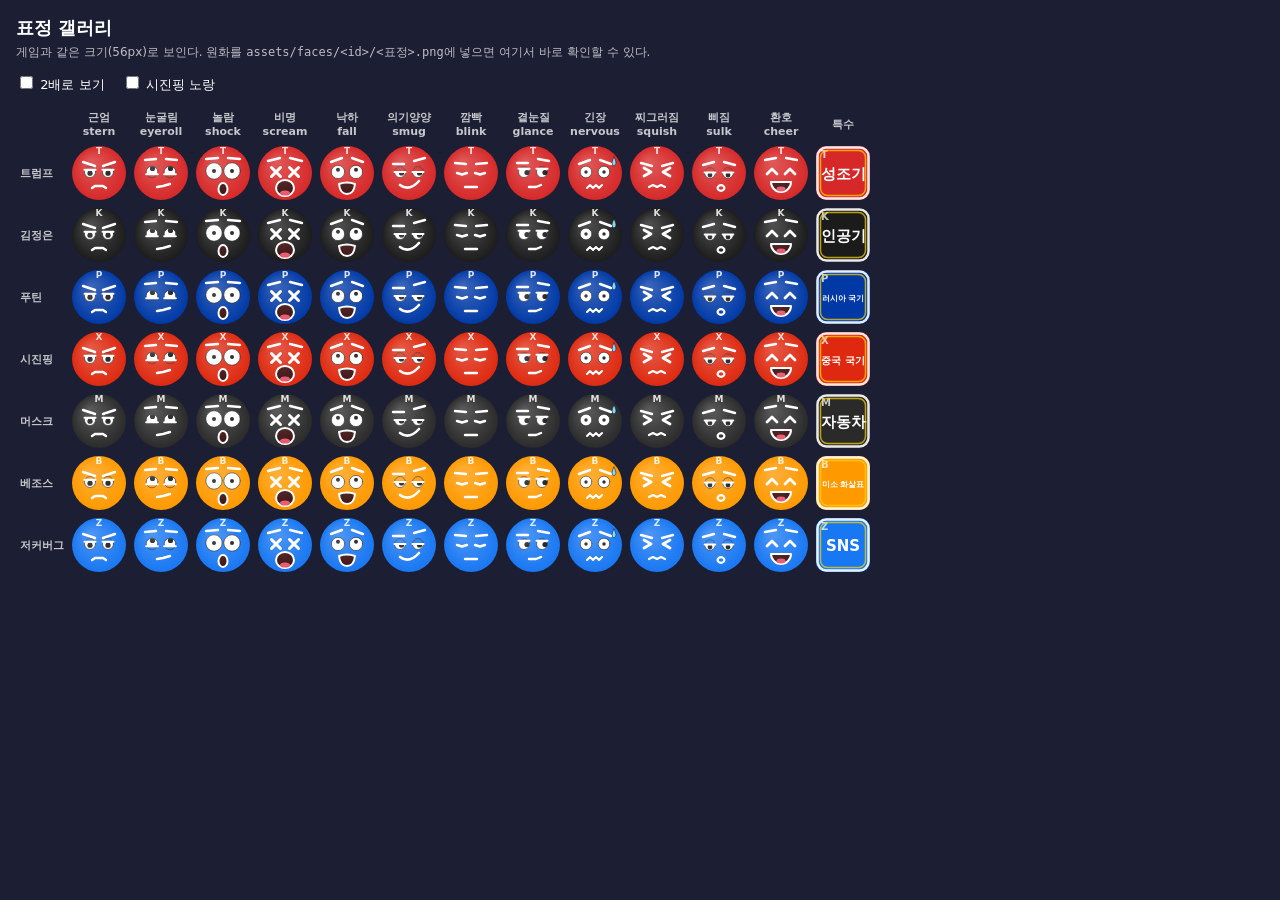
==== faces.html @ 3edc14e1 "표정 시스템 (플레이스홀더 얼굴 12종) 표정별 얼굴 이미지(assets/faces/<id>/<표정>.png) + 없는 표정 대체 규칙, 이미지가 없으면 코드로 그린 플레이스홀더 " ====
<!doctype html>
<html lang="ko">
<head>
  <meta charset="utf-8">
  <meta name="viewport" content="width=device-width, initial-scale=1">
  <title>표정 갤러리</title>
  <style>
    body { margin: 0; padding: 16px; background: #1c1f33; color: #fff; font-family: system-ui, sans-serif; }
    h1 { font-size: 18px; margin: 0 0 4px; }
    p { font-size: 12px; opacity: 0.7; margin: 0 0 12px; }
    label { font-size: 13px; margin-right: 12px; }
    .wrap { overflow-x: auto; }
    table { border-collapse: collapse; margin-top: 12px; }
    th { font-size: 11px; font-weight: 600; opacity: 0.75; padding: 4px; text-align: center; white-space: nowrap; }
    th.name { text-align: left; }
    td { padding: 3px; text-align: center; }
    canvas { display: block; }
  </style>
</head>
<body>
  <h1>표정 갤러리</h1>
  <p>게임과 같은 크기(56px)로 보인다. 원화를 <code>assets/faces/&lt;id&gt;/&lt;표정&gt;.png</code>에 넣으면 여기서 바로 확인할 수 있다.</p>
  <label><input type="checkbox" id="big"> 2배로 보기</label>
  <label><input type="checkbox" id="alt"> 시진핑 노랑</label>
  <div class="wrap"><table id="grid"></table></div>
  <script type="module">
    import { Sprites } from './js/sprites.js';

    const LABELS = {
      stern: '근엄', eyeroll: '눈굴림', shock: '놀람', scream: '비명', fall: '낙하', smug: '의기양양',
      blink: '깜빡', glance: '곁눈질', nervous: '긴장', squish: '찌그러짐', sulk: '삐짐', cheer: '환호',
    };
    const data = await (await fetch('characters.json')).json();
    const table = document.getElementById('grid');

    async function render() {
      const big = document.getElementById('big').checked;
      const alt = document.getElementById('alt').checked;
      const chars = data.characters.map((ch) => ({ ...ch, color: alt && ch.colorAlt ? ch.colorAlt : ch.color }));
      const sprites = new Sprites(chars, 56, data.expressions, data.expressionFallback);
      await sprites.load();
      const scale = big ? 2 : 1;
      sprites.build(scale * (window.devicePixelRatio || 1));
      const exprs = data.expressions;
      table.innerHTML = '';
      const head = table.insertRow();
      head.innerHTML = '<th class="name"></th>' + exprs.map((e) => `<th>${LABELS[e] || e}<br>${e}</th>`).join('') + '<th>특수</th>';
      chars.forEach((ch, i) => {
        const row = table.insertRow();
        row.innerHTML = `<th class="name">${ch.name}</th>`;
        const cells = [...exprs.map((e) => sprites.normal[i][e]), sprites.special[i]];
        for (const src of cells) {
          const cv = document.createElement('canvas');
          cv.width = src.width; cv.height = src.height;
          cv.style.width = cv.style.height = `${56 * scale}px`;
          cv.getContext('2d').drawImage(src, 0, 0);
          row.insertCell().appendChild(cv);
        }
      });
    }
    document.getElementById('big').onchange = render;
    document.getElementById('alt').onchange = render;
    render();
  </script>
</body>
</html>
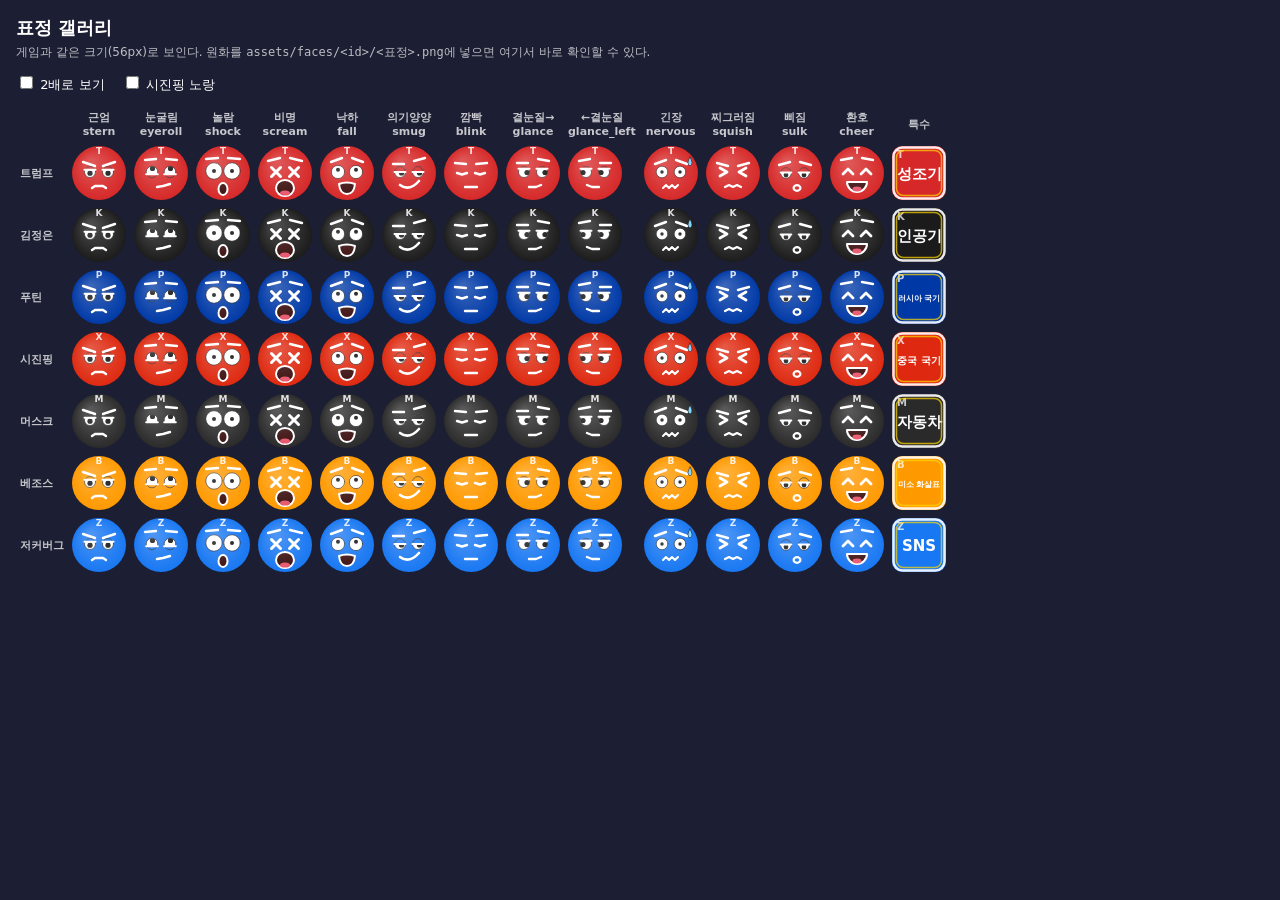
==== commit fb94693d: "원화 좌우 반전 제거: 왼쪽 곁눈질은 glance_left 그림으로 가르마·앞머리 방향이 뒤집히지 않도록 원화는 반전하지 않는다. glance_left가 없으면 eyeroll로 대" ====
--- a/faces.html
+++ b/faces.html
@@ -28,7 +28,7 @@
 
     const LABELS = {
       stern: '근엄', eyeroll: '눈굴림', shock: '놀람', scream: '비명', fall: '낙하', smug: '의기양양',
-      blink: '깜빡', glance: '곁눈질', nervous: '긴장', squish: '찌그러짐', sulk: '삐짐', cheer: '환호',
+      blink: '깜빡', glance: '곁눈질→', glance_left: '←곁눈질', nervous: '긴장', squish: '찌그러짐', sulk: '삐짐', cheer: '환호',
     };
     const data = await (await fetch('characters.json')).json();
     const table = document.getElementById('grid');
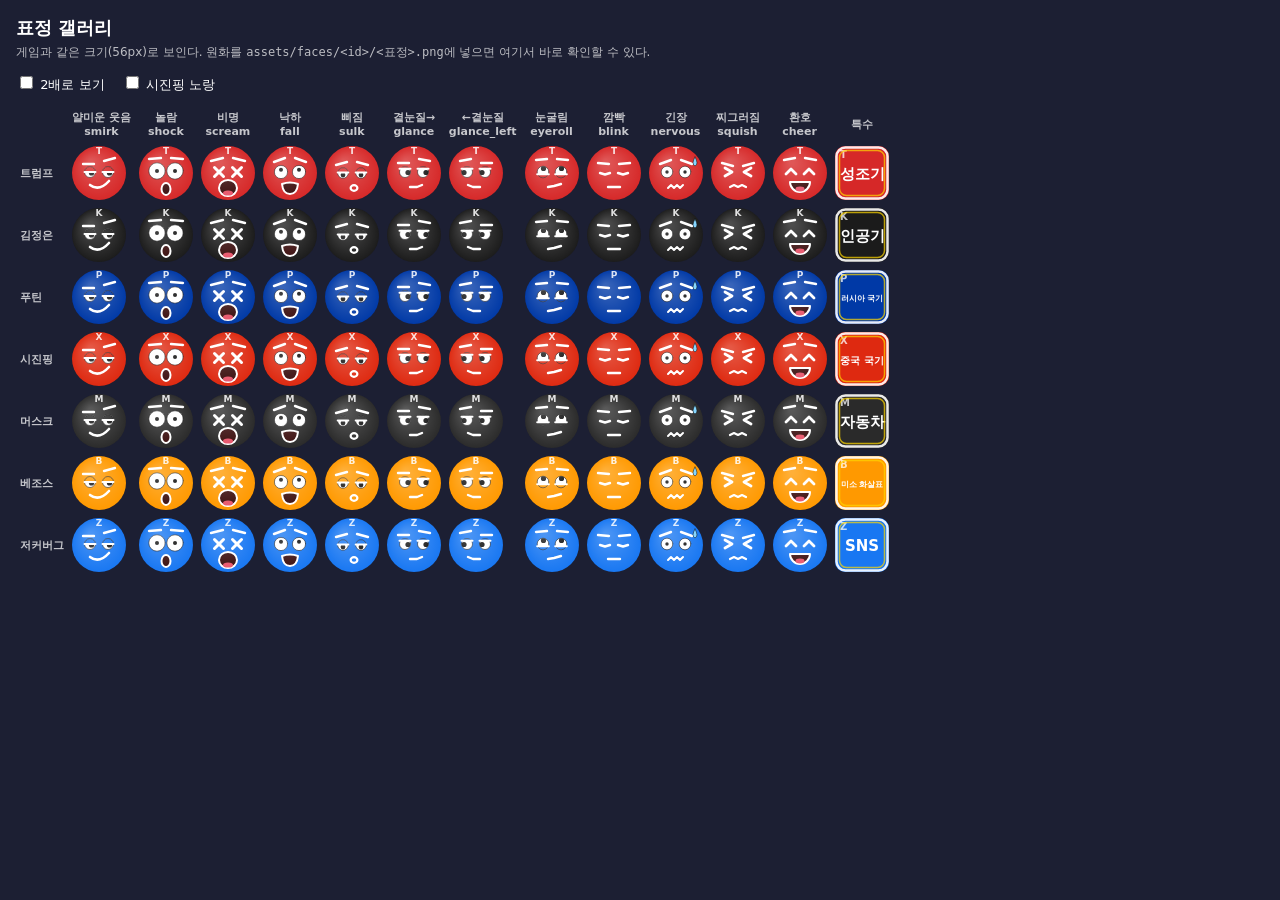
==== commit 7bc2104d: "기본 표정을 얄미운 웃음(smirk)으로, 원화는 인물당 7컷 원화 7컷: smirk, shock, scream, fall, sulk, glance, glance_left. 나머지" ====
--- a/faces.html
+++ b/faces.html
@@ -27,7 +27,7 @@
     import { Sprites } from './js/sprites.js';
 
     const LABELS = {
-      stern: '근엄', eyeroll: '눈굴림', shock: '놀람', scream: '비명', fall: '낙하', smug: '의기양양',
+      smirk: '얄미운 웃음', shock: '놀람', scream: '비명', fall: '낙하', sulk: '삐짐', eyeroll: '눈굴림',
       blink: '깜빡', glance: '곁눈질→', glance_left: '←곁눈질', nervous: '긴장', squish: '찌그러짐', sulk: '삐짐', cheer: '환호',
     };
     const data = await (await fetch('characters.json')).json();
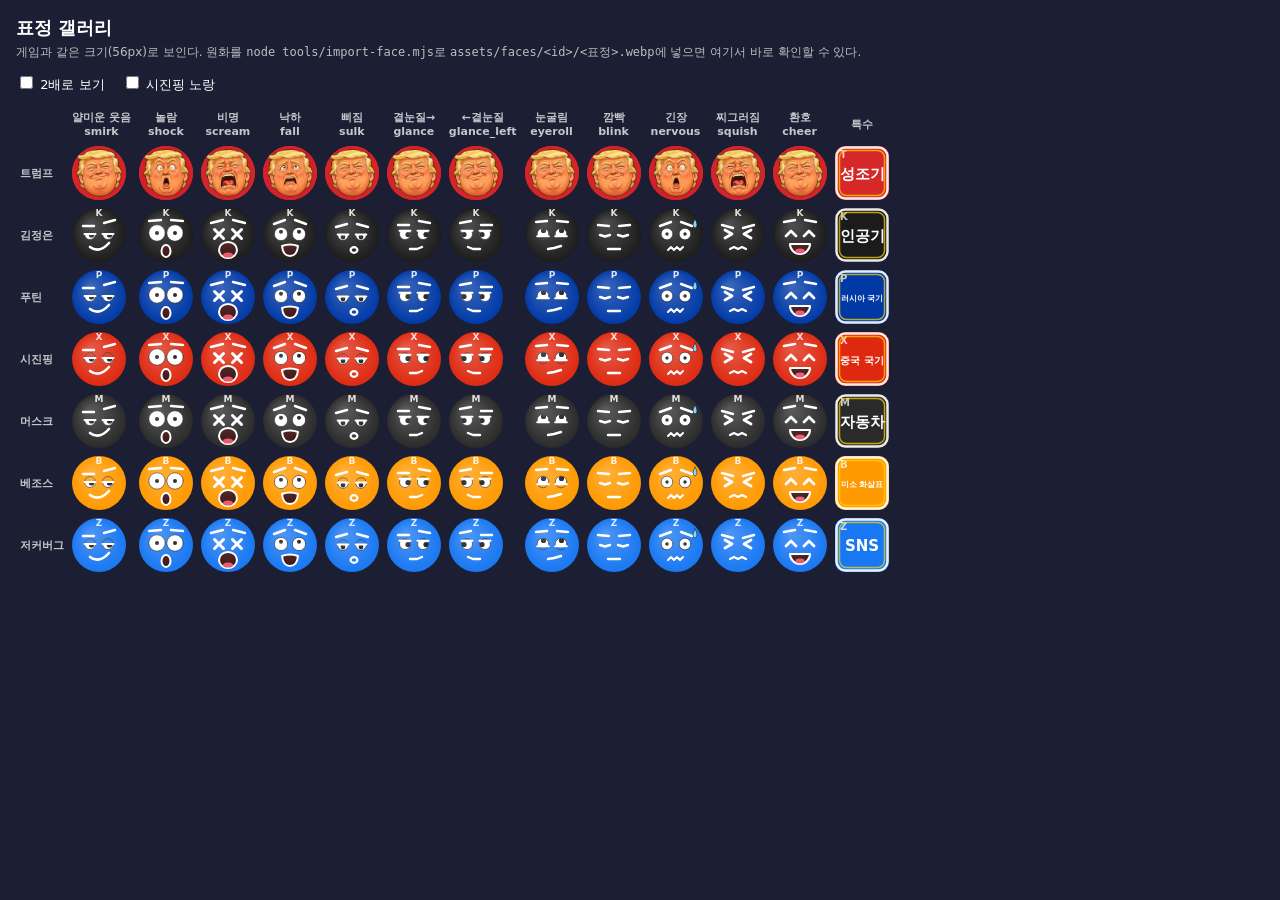
==== commit 3b9893fd: "트럼프 원화 4컷 적용 (smirk, shock, scream, fall) 원화는 256px WebP(장당 약 13KB), tools/import-face.mjs로 변환. 원형 클" ====
--- a/faces.html
+++ b/faces.html
@@ -19,7 +19,7 @@
 </head>
 <body>
   <h1>표정 갤러리</h1>
-  <p>게임과 같은 크기(56px)로 보인다. 원화를 <code>assets/faces/&lt;id&gt;/&lt;표정&gt;.png</code>에 넣으면 여기서 바로 확인할 수 있다.</p>
+  <p>게임과 같은 크기(56px)로 보인다. 원화를 <code>node tools/import-face.mjs</code>로 <code>assets/faces/&lt;id&gt;/&lt;표정&gt;.webp</code>에 넣으면 여기서 바로 확인할 수 있다.</p>
   <label><input type="checkbox" id="big"> 2배로 보기</label>
   <label><input type="checkbox" id="alt"> 시진핑 노랑</label>
   <div class="wrap"><table id="grid"></table></div>
@@ -37,7 +37,7 @@
       const big = document.getElementById('big').checked;
       const alt = document.getElementById('alt').checked;
       const chars = data.characters.map((ch) => ({ ...ch, color: alt && ch.colorAlt ? ch.colorAlt : ch.color }));
-      const sprites = new Sprites(chars, 56, data.expressions, data.expressionFallback);
+      const sprites = new Sprites(chars, 56, data.expressions, data.expressionFallback, { format: data.faceFormat, scale: data.faceScale });
       await sprites.load();
       const scale = big ? 2 : 1;
       sprites.build(scale * (window.devicePixelRatio || 1));
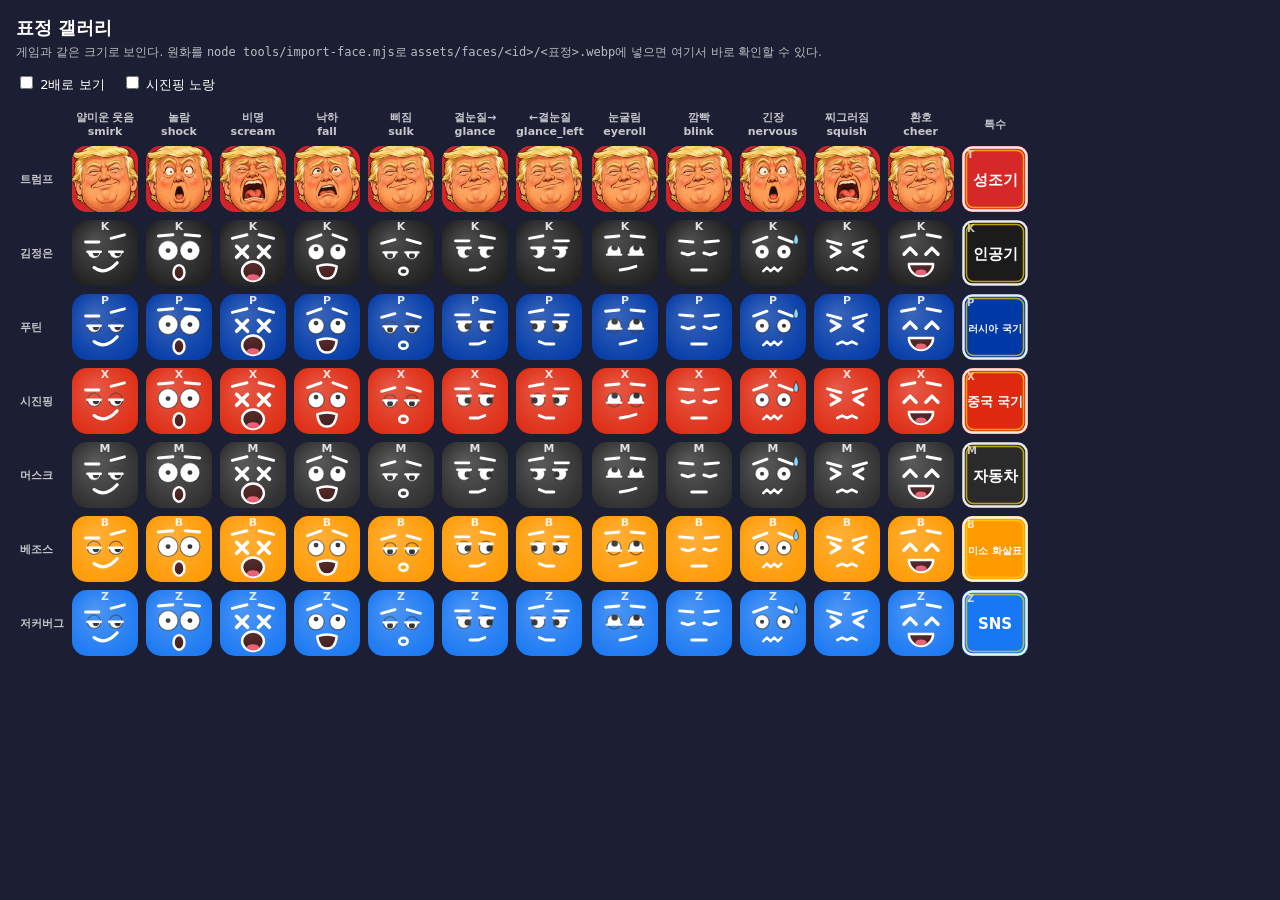
==== commit 4bafc584: "5x7 보드 + 둥근 사각형 타일로 얼굴 확대 타일 56→68px, 간격 3px, 원 대신 둥근 사각형(TILE_SHAPE), 원화 faceScale 1.08. 플레이스홀더 얼굴은" ====
--- a/faces.html
+++ b/faces.html
@@ -19,12 +19,13 @@
 </head>
 <body>
   <h1>표정 갤러리</h1>
-  <p>게임과 같은 크기(56px)로 보인다. 원화를 <code>node tools/import-face.mjs</code>로 <code>assets/faces/&lt;id&gt;/&lt;표정&gt;.webp</code>에 넣으면 여기서 바로 확인할 수 있다.</p>
+  <p>게임과 같은 크기로 보인다. 원화를 <code>node tools/import-face.mjs</code>로 <code>assets/faces/&lt;id&gt;/&lt;표정&gt;.webp</code>에 넣으면 여기서 바로 확인할 수 있다.</p>
   <label><input type="checkbox" id="big"> 2배로 보기</label>
   <label><input type="checkbox" id="alt"> 시진핑 노랑</label>
   <div class="wrap"><table id="grid"></table></div>
   <script type="module">
     import { Sprites } from './js/sprites.js';
+    import { CONFIG } from './config.js';
 
     const LABELS = {
       smirk: '얄미운 웃음', shock: '놀람', scream: '비명', fall: '낙하', sulk: '삐짐', eyeroll: '눈굴림',
@@ -37,7 +38,7 @@
       const big = document.getElementById('big').checked;
       const alt = document.getElementById('alt').checked;
       const chars = data.characters.map((ch) => ({ ...ch, color: alt && ch.colorAlt ? ch.colorAlt : ch.color }));
-      const sprites = new Sprites(chars, 56, data.expressions, data.expressionFallback, { format: data.faceFormat, scale: data.faceScale });
+      const sprites = new Sprites(chars, CONFIG.TILE, data.expressions, data.expressionFallback, { format: data.faceFormat, scale: data.faceScale, shape: CONFIG.TILE_SHAPE });
       await sprites.load();
       const scale = big ? 2 : 1;
       sprites.build(scale * (window.devicePixelRatio || 1));
@@ -52,7 +53,7 @@
         for (const src of cells) {
           const cv = document.createElement('canvas');
           cv.width = src.width; cv.height = src.height;
-          cv.style.width = cv.style.height = `${56 * scale}px`;
+          cv.style.width = cv.style.height = `${CONFIG.TILE * scale}px`;
           cv.getContext('2d').drawImage(src, 0, 0);
           row.insertCell().appendChild(cv);
         }
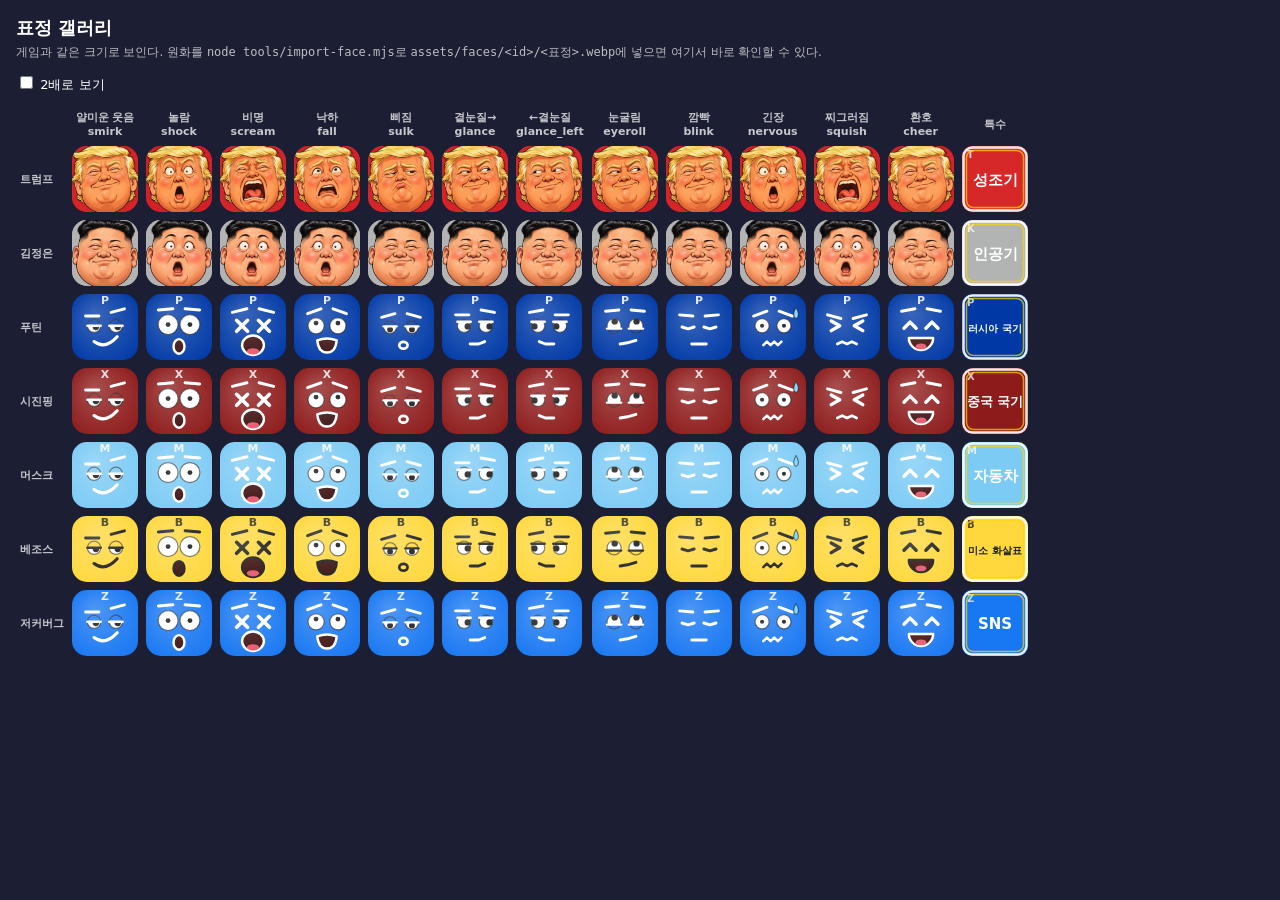
==== commit d1ac408d: "시진핑 어두운 빨강(#8E1B1B)으로 확정, 노랑 대체색·갤러리 토글 제거 Co-Authored-By: Claude Opus 5.5 <noreply@anthropic.com> C" ====
--- a/faces.html
+++ b/faces.html
@@ -21,7 +21,6 @@
   <h1>표정 갤러리</h1>
   <p>게임과 같은 크기로 보인다. 원화를 <code>node tools/import-face.mjs</code>로 <code>assets/faces/&lt;id&gt;/&lt;표정&gt;.webp</code>에 넣으면 여기서 바로 확인할 수 있다.</p>
   <label><input type="checkbox" id="big"> 2배로 보기</label>
-  <label><input type="checkbox" id="alt"> 시진핑 노랑</label>
   <div class="wrap"><table id="grid"></table></div>
   <script type="module">
     import { Sprites } from './js/sprites.js';
@@ -36,8 +35,7 @@
 
     async function render() {
       const big = document.getElementById('big').checked;
-      const alt = document.getElementById('alt').checked;
-      const chars = data.characters.map((ch) => ({ ...ch, color: alt && ch.colorAlt ? ch.colorAlt : ch.color }));
+      const chars = data.characters;
       const sprites = new Sprites(chars, CONFIG.TILE, data.expressions, data.expressionFallback, { format: data.faceFormat, scale: data.faceScale, shape: CONFIG.TILE_SHAPE });
       await sprites.load();
       const scale = big ? 2 : 1;
@@ -60,8 +58,7 @@
       });
     }
     document.getElementById('big').onchange = render;
-    document.getElementById('alt').onchange = render;
-    render();
+        render();
   </script>
 </body>
 </html>
